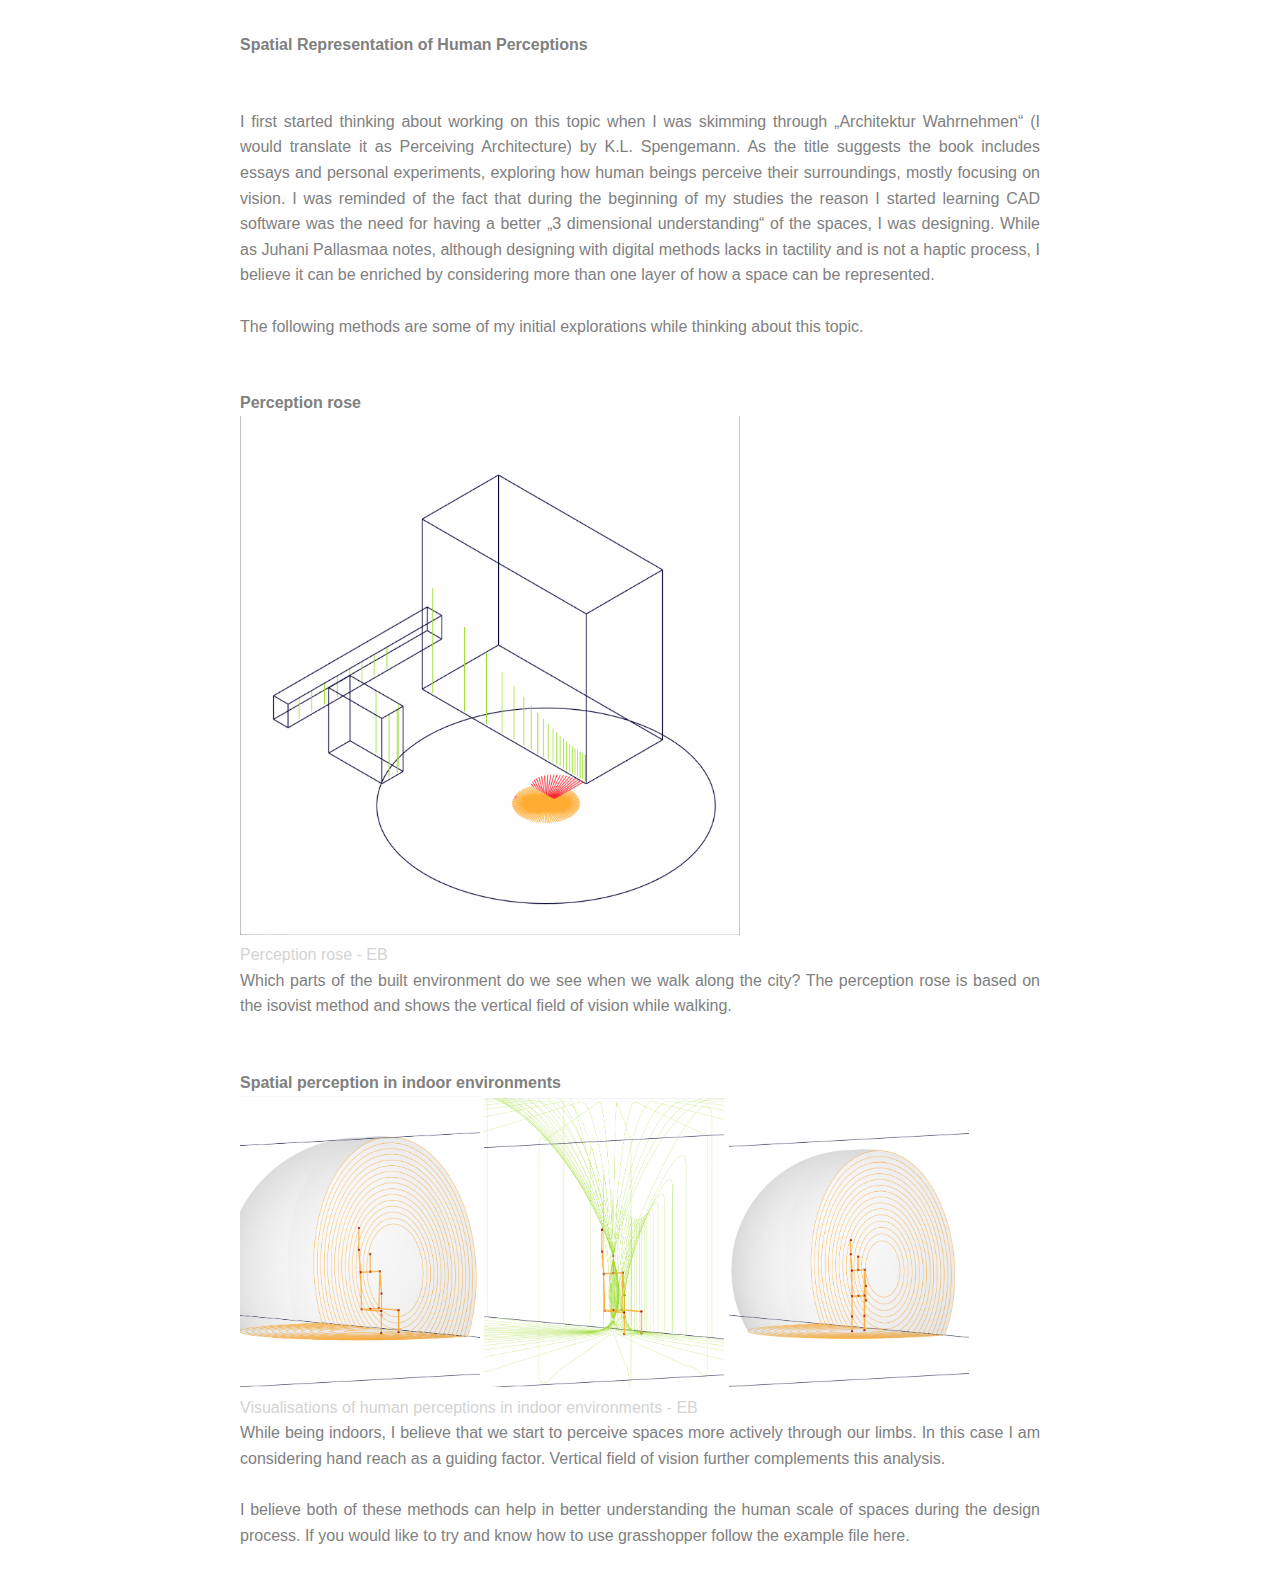
==== modulor.html @ 64cd612c "adding Modulor" ====
<!DOCTYPE html>
<html lang="en">
<head>
    <meta charset="UTF-8">
    <meta name="viewport" content="width=device-width, initial-scale=1.0">
    <title>EB</title>
    <link rel="stylesheet" href="styles.css">
</head>
<body>
    <div class="essay" style="color: grey;">
        <strong>Spatial Representation of Human Perceptions</strong>
        <br><br><br>
        <div>I first started thinking about working on this topic when I was skimming through „Architektur Wahrnehmen“ (I would translate it as Perceiving Architecture) by K.L. Spengemann. As the title suggests the book includes essays and personal experiments, exploring how human beings perceive their surroundings, mostly focusing on vision. I was reminded of the fact that during the beginning of my studies the reason I started learning CAD software was the need for having a better „3 dimensional understanding“ of the spaces, I was designing. While as Juhani Pallasmaa notes, although designing with digital methods lacks in tactility and is not a haptic process, I believe it can be enriched by considering more than one layer of how a space can be  represented. </div>
        <br>
        <div>The following methods are some of my initial explorations while thinking about this topic.</div>
        <br><br>
        <strong>Perception rose</strong>
        <br>
        <img src="/images/mod1.gif" alt="Perception rose - EB" class="imEssay">
        <div style="color: lightgrey;">Perception rose - EB</div>
        <div>Which parts of the built environment do we see when we walk along the city? The perception rose is based on the isovist method and shows the vertical field of vision while walking. </div>
        <br><br>
        <strong>Spatial perception in indoor environments</strong>
        <br>
        <img src="/images/mod2.png" alt="Perception rose - EB" class="imEssay2">
        <img src="/images/mod3.png" alt="Perception rose - EB" class="imEssay2">
        <img src="/images/mod4.png" alt="Perception rose - EB" class="imEssay2">
        <div style="color: lightgrey;">Visualisations of human perceptions in indoor environments  - EB</div>
        <div>While being indoors, I believe that we start to perceive spaces more actively through our limbs. In this case I am considering hand reach as a guiding factor. Vertical field of vision further complements this analysis.</div>
        <br>
        <div>I believe both of these methods can help in better understanding the human scale of spaces during the design process. If you would like to try and know how to use grasshopper follow the example file here. </div>
    </div>
</body >

</html>
---- styles.css ----
* {
    margin: 0;
    padding: 0;
    box-sizing: border-box;
}

body {
    font-family: Arial, sans-serif;
    line-height: 1.6;
    background-color: #ffffff;
    padding: 2rem;
}

.imEssay{
    max-width: 500px;
    width: 100%;
}
.imEssay2{
    max-width: 30%;
    align-items: flex-start;
}

.essay{
    max-width: 800px;
    width: 100%;
    text-align: justify;
    margin: 0 auto; /* Centers the element */
}
.top-nav {
    display: flex;
    justify-content: space-between;
    align-items: flex-start;
    margin-bottom: 4rem;
}

.categories {
    display: flex;
    flex-direction: column;
    gap: 0.5rem;
}

.category-link {
    cursor: pointer;
    font-size: 1rem;
    color: #333;
    transition: color 0.3s ease;
}

.category-link:hover {
    color: #888;
}

.category-link.active {
    font-weight: bold;
}

.description-text {
    max-width: 300px;
    text-align: right;
    color: #666;
    font-size: 0.9rem;
}

.content-area {
    display: grid;
    grid-template-columns: repeat(auto-fill, minmax(300px, 1fr));
    gap: 2rem;
    padding-top: 2rem;
    margin-bottom: 5%;
}


.item {
    position: relative;
    cursor: pointer;
}

.item-preview {
    position: relative;
    z-index: 1;
}

.item-title {
    font-size: 1rem;
    color: #333;
    margin-bottom: 0.5rem;
}

.item-preview-image {
    width: 100%;
    height: 200px;
    object-fit: cover;
    margin-bottom: 0.5rem;
}

.hover-content {
    position: absolute;
    top: 0;
    left: 0;
    width: 100%;
    background: white;
    padding: 2rem;
    opacity: 0;
    visibility: hidden;
    transition: all 0.3s ease;
    z-index: 2;
}

.item:hover .hover-content {
    opacity: 1;
    visibility: visible;
}

.additional-images {
    display: grid;
    grid-template-columns: 1fr;
    gap: 1rem;
    margin-bottom: 1rem;
}

.additional-images img {
    width: 100%;
    height: 100%;
    object-fit: cover;
    transition: transform 0.3s ease;
}

.hover-description {
    font-size: 0.9rem;
    color: #666;
    line-height: 1.6;
}

/* Updated Media Queries */
/*
@media (max-width: 768px) {
    .top-nav {
        flex-direction: column;
        gap: 2rem;
    }

    .description-text {
        text-align: left;
    }

    .content-area {
        grid-template-columns: repeat(auto-fill, minmax(250px, 1fr));
    }

    .hover-content {
        padding: 0.75rem;
    }

    .additional-images img {
        height: 150px;
    }
}

@media (max-width: 480px) {
    body {
        padding: 1rem;
    }

    .content-area {
        grid-template-columns: 1fr;
    }

    .hover-content {
        padding: 0.5rem;
    }
}
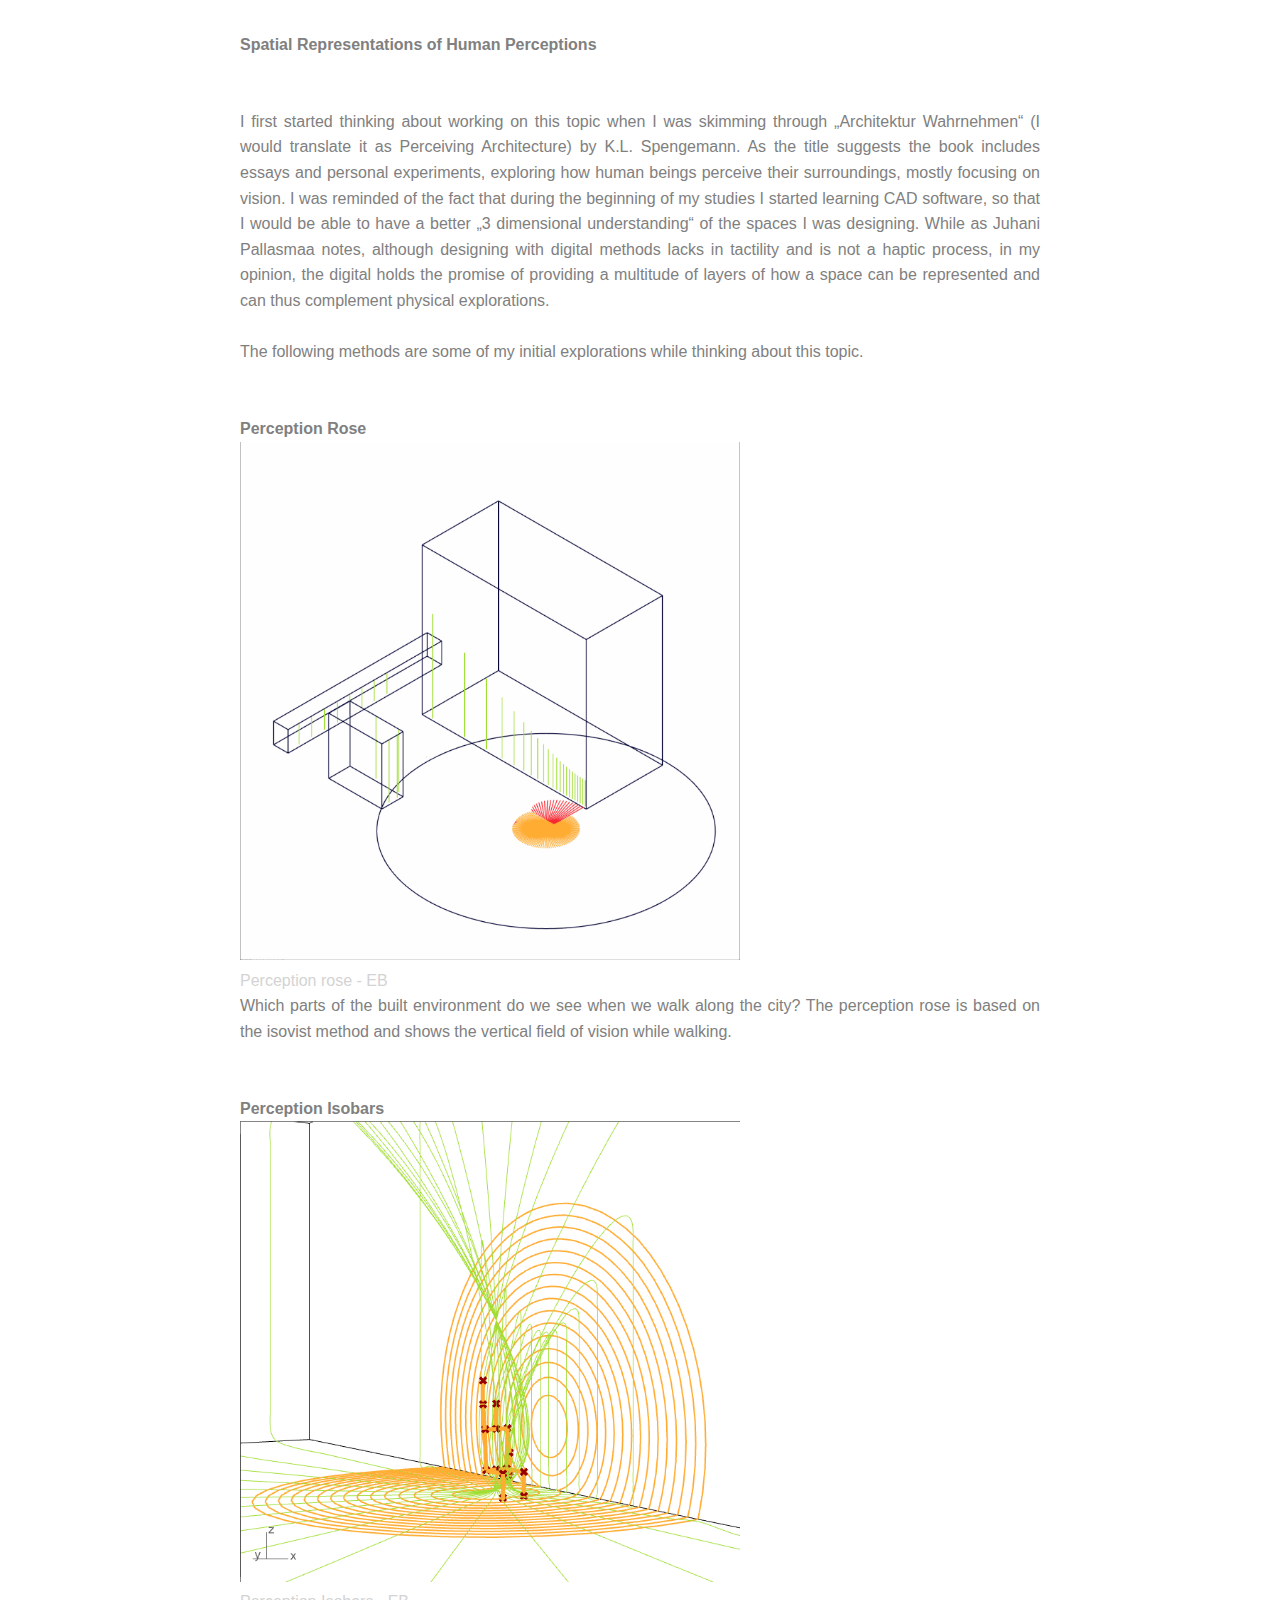
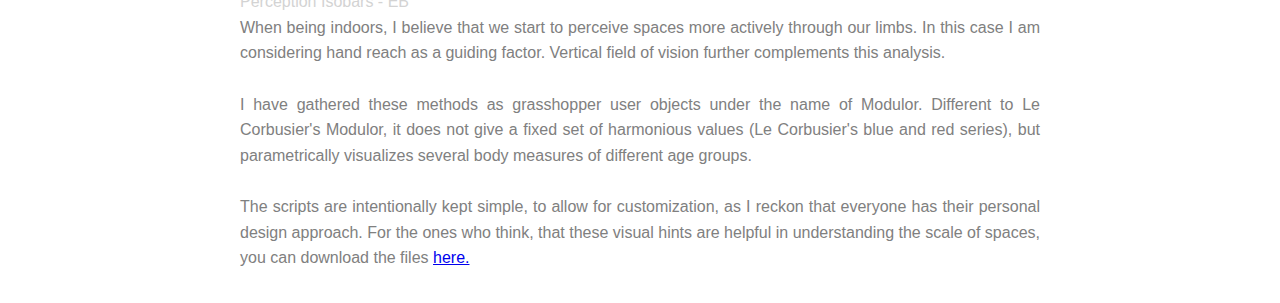
==== commit 321e6a30: "final modulor" ====
--- a/modulor.html
+++ b/modulor.html
@@ -8,27 +8,28 @@
 </head>
 <body>
     <div class="essay" style="color: grey;">
-        <strong>Spatial Representation of Human Perceptions</strong>
+        <strong>Spatial Representations of Human Perceptions</strong>
         <br><br><br>
-        <div>I first started thinking about working on this topic when I was skimming through „Architektur Wahrnehmen“ (I would translate it as Perceiving Architecture) by K.L. Spengemann. As the title suggests the book includes essays and personal experiments, exploring how human beings perceive their surroundings, mostly focusing on vision. I was reminded of the fact that during the beginning of my studies the reason I started learning CAD software was the need for having a better „3 dimensional understanding“ of the spaces, I was designing. While as Juhani Pallasmaa notes, although designing with digital methods lacks in tactility and is not a haptic process, I believe it can be enriched by considering more than one layer of how a space can be  represented. </div>
+        <div>I first started thinking about working on this topic when I was skimming through „Architektur Wahrnehmen“ (I would translate it as Perceiving Architecture) by K.L. Spengemann. As the title suggests the book includes essays and personal experiments, exploring how human beings perceive their surroundings, mostly focusing on vision. I was reminded of the fact that during the beginning of my studies I started learning CAD software, so that I would be able to have a better „3 dimensional understanding“ of the spaces I was designing. While as Juhani Pallasmaa notes, although designing with digital methods lacks in tactility and is not a haptic process, in my opinion, the digital holds the promise of providing a multitude of layers of how a space can be represented and can thus complement physical explorations. </div>
         <br>
         <div>The following methods are some of my initial explorations while thinking about this topic.</div>
         <br><br>
-        <strong>Perception rose</strong>
+        <strong>Perception Rose</strong>
         <br>
         <img src="/images/mod1.gif" alt="Perception rose - EB" class="imEssay">
         <div style="color: lightgrey;">Perception rose - EB</div>
         <div>Which parts of the built environment do we see when we walk along the city? The perception rose is based on the isovist method and shows the vertical field of vision while walking. </div>
         <br><br>
-        <strong>Spatial perception in indoor environments</strong>
+        <strong>Perception Isobars</strong>
         <br>
-        <img src="/images/mod2.png" alt="Perception rose - EB" class="imEssay2">
-        <img src="/images/mod3.png" alt="Perception rose - EB" class="imEssay2">
-        <img src="/images/mod4.png" alt="Perception rose - EB" class="imEssay2">
-        <div style="color: lightgrey;">Visualisations of human perceptions in indoor environments  - EB</div>
-        <div>While being indoors, I believe that we start to perceive spaces more actively through our limbs. In this case I am considering hand reach as a guiding factor. Vertical field of vision further complements this analysis.</div>
+        <img src="/images/mod2.gif" alt="Perception Isobars - EB" class="imEssay">
+        <div style="color: lightgrey;">Perception Isobars  - EB</div>
+        <div>When being indoors, I believe that we start to perceive spaces more actively through our limbs. In this case I am considering hand reach as a guiding factor. Vertical field of vision further complements this analysis.</div>
         <br>
-        <div>I believe both of these methods can help in better understanding the human scale of spaces during the design process. If you would like to try and know how to use grasshopper follow the example file here. </div>
+        <div>I have gathered these methods as grasshopper user objects under the name of Modulor. Different to Le Corbusier's Modulor, it does not give a fixed set of harmonious values (Le Corbusier's blue and red series), but parametrically visualizes several body measures of different age groups.</div>
+        <br>
+        <div>The scripts are intentionally kept simple, to allow for customization, as I reckon that everyone has their personal design approach. For the ones who think, that these visual hints are helpful in understanding the scale of spaces, you can download the files <a href="https://www.food4rhino.com/en/app/modulor" target="_blank">here.</a></div>
+        
     </div>
 </body >
 
